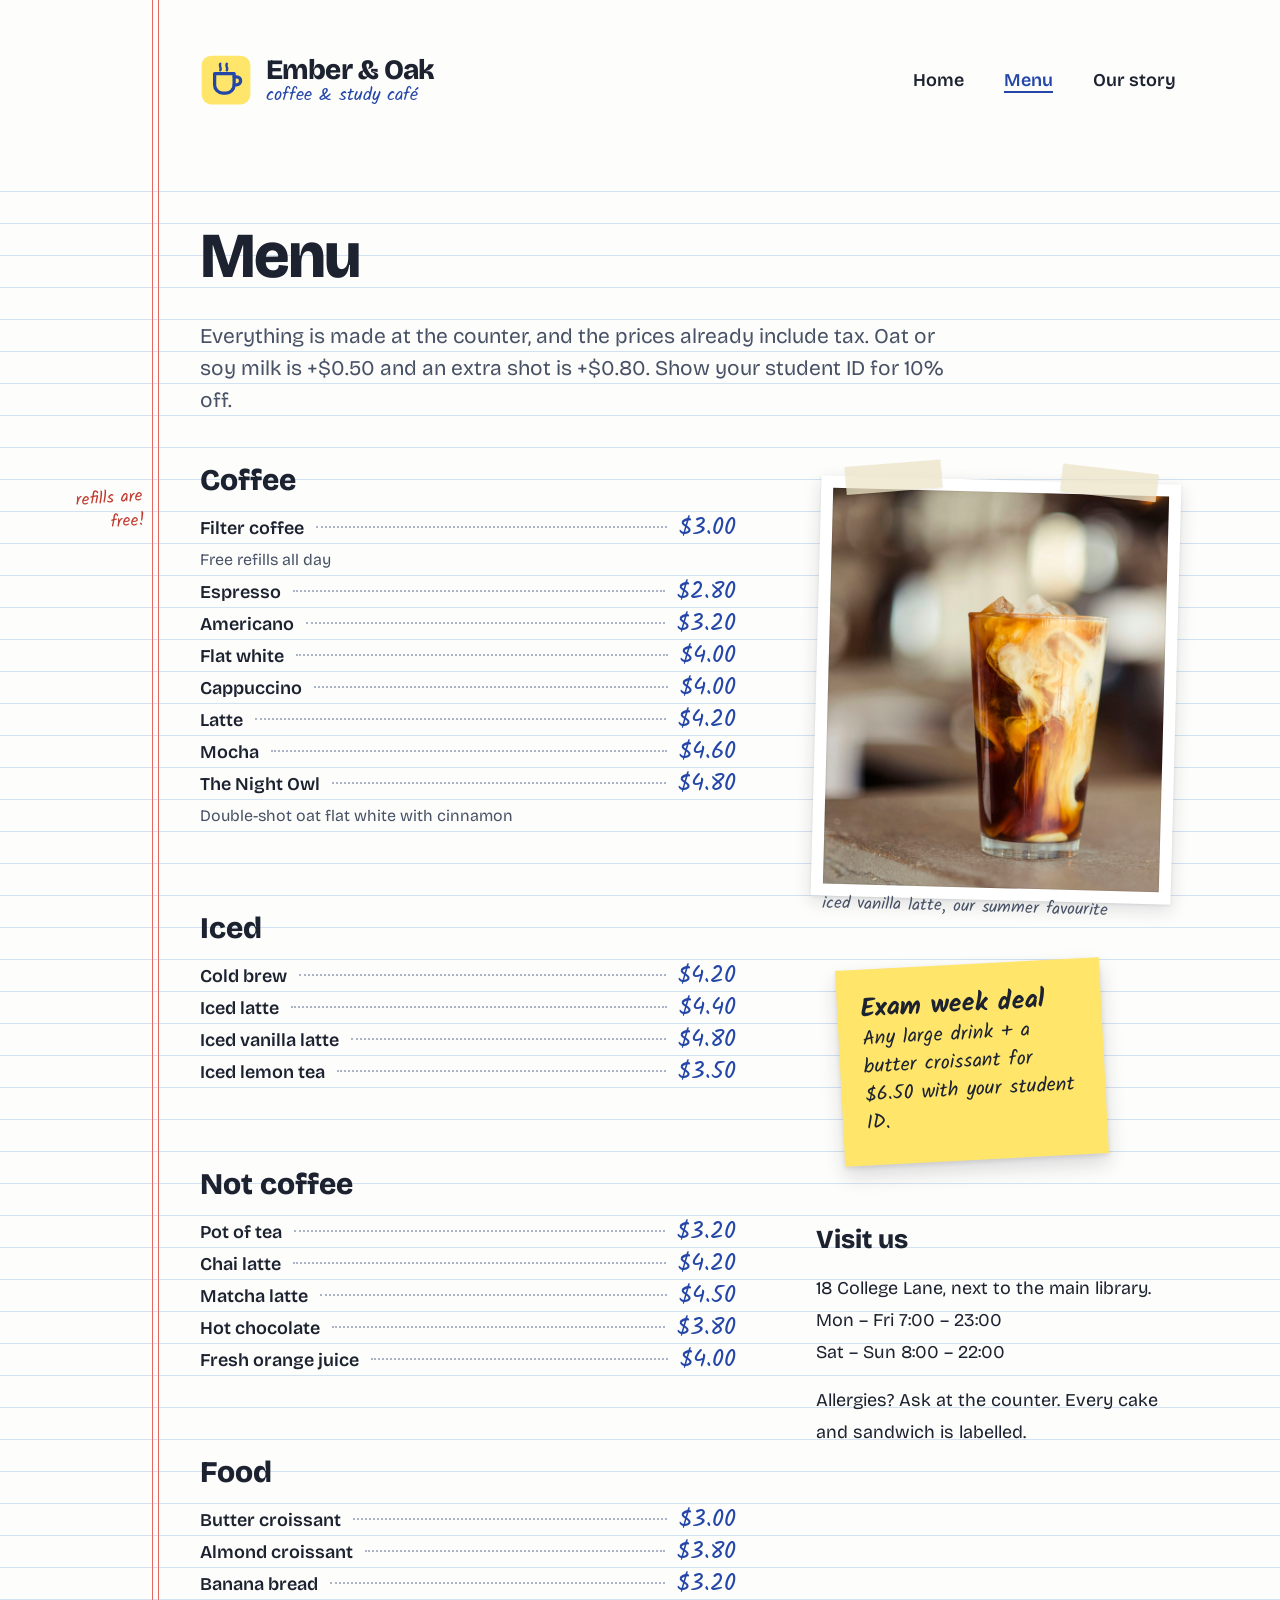
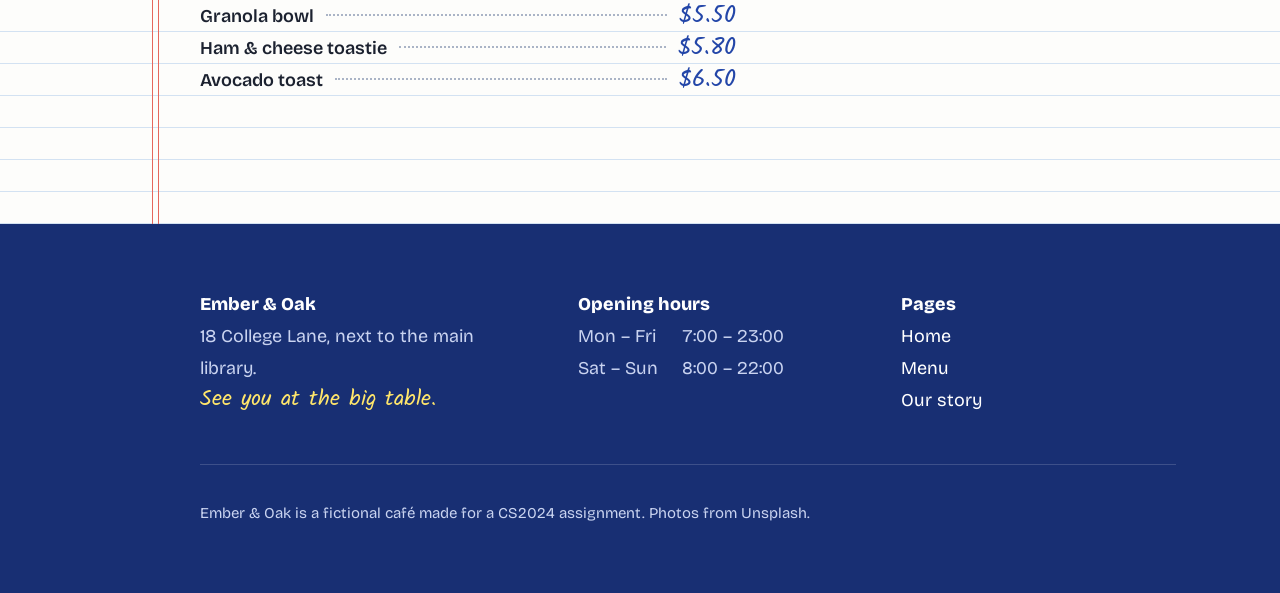
==== menu.html @ 8387aad6 "main files" ====
<!DOCTYPE html>
<html lang="en">
<head>
  <meta charset="UTF-8">
  <title>Menu | Ember &amp; Oak</title>
  <meta name="description" content="Coffee, tea, iced drinks and food at Ember & Oak, with prices.">
  <link rel="icon" href="images/favicon.svg" type="image/svg+xml">
  <link rel="icon" href="images/favicon.png" type="image/png">
  <link rel="preconnect" href="https://fonts.googleapis.com">
  <link rel="preconnect" href="https://fonts.gstatic.com" crossorigin>
  <link href="https://fonts.googleapis.com/css2?family=Bricolage+Grotesque:opsz,wght@12..96,400;12..96,600;12..96,700;12..96,800&family=Kalam:wght@400;700&display=swap" rel="stylesheet">
  <link rel="stylesheet" href="css/style.css">
</head>
<body>

  <header class="sheet site-header">
    <a class="logo" href="index.html">
      <img src="images/favicon.svg" alt="">
      <span>
        <span class="logo-name">Ember &amp; Oak</span>
        <span class="logo-tag">coffee &amp; study café</span>
      </span>
    </a>
    <nav class="site-nav" aria-label="Main">
      <ul>
        <li><a class="pen-link" href="index.html">Home</a></li>
        <li><a class="pen-link" href="menu.html" aria-current="page">Menu</a></li>
        <li><a class="pen-link" href="story.html">Our story</a></li>
      </ul>
    </nav>
  </header>

  <main>
    <section class="sheet page-head">
      <h1>Menu</h1>
      <p>Everything is made at the counter, and the prices already include tax. Oat or soy milk is +$0.50 and an extra shot is +$0.80. Show your student ID for 10% off.</p>
    </section>

    <div class="sheet menu-layout">
      <span class="margin-note" style="top: 40px;">refills are free!</span>
      <div>
        <section class="menu-section" aria-labelledby="m-coffee">
          <h2 id="m-coffee">Coffee</h2>
          <dl class="menu-list">
            <div class="menu-item"><dt>Filter coffee</dt><dd class="price">$3.00</dd></div>
            <p class="menu-desc">Free refills all day</p>
            <div class="menu-item"><dt>Espresso</dt><dd class="price">$2.80</dd></div>
            <div class="menu-item"><dt>Americano</dt><dd class="price">$3.20</dd></div>
            <div class="menu-item"><dt>Flat white</dt><dd class="price">$4.00</dd></div>
            <div class="menu-item"><dt>Cappuccino</dt><dd class="price">$4.00</dd></div>
            <div class="menu-item"><dt>Latte</dt><dd class="price">$4.20</dd></div>
            <div class="menu-item"><dt>Mocha</dt><dd class="price">$4.60</dd></div>
            <div class="menu-item"><dt>The Night Owl</dt><dd class="price">$4.80</dd></div>
            <p class="menu-desc">Double-shot oat flat white with cinnamon</p>
          </dl>
        </section>

        <section class="menu-section" aria-labelledby="m-iced">
          <h2 id="m-iced">Iced</h2>
          <dl class="menu-list">
            <div class="menu-item"><dt>Cold brew</dt><dd class="price">$4.20</dd></div>
            <div class="menu-item"><dt>Iced latte</dt><dd class="price">$4.40</dd></div>
            <div class="menu-item"><dt>Iced vanilla latte</dt><dd class="price">$4.80</dd></div>
            <div class="menu-item"><dt>Iced lemon tea</dt><dd class="price">$3.50</dd></div>
          </dl>
        </section>

        <section class="menu-section" aria-labelledby="m-tea">
          <h2 id="m-tea">Not coffee</h2>
          <dl class="menu-list">
            <div class="menu-item"><dt>Pot of tea</dt><dd class="price">$3.20</dd></div>
            <div class="menu-item"><dt>Chai latte</dt><dd class="price">$4.20</dd></div>
            <div class="menu-item"><dt>Matcha latte</dt><dd class="price">$4.50</dd></div>
            <div class="menu-item"><dt>Hot chocolate</dt><dd class="price">$3.80</dd></div>
            <div class="menu-item"><dt>Fresh orange juice</dt><dd class="price">$4.00</dd></div>
          </dl>
        </section>

        <section class="menu-section" aria-labelledby="m-food">
          <h2 id="m-food">Food</h2>
          <dl class="menu-list">
            <div class="menu-item"><dt>Butter croissant</dt><dd class="price">$3.00</dd></div>
            <div class="menu-item"><dt>Almond croissant</dt><dd class="price">$3.80</dd></div>
            <div class="menu-item"><dt>Banana bread</dt><dd class="price">$3.20</dd></div>
            <div class="menu-item"><dt>Granola bowl</dt><dd class="price">$5.50</dd></div>
            <div class="menu-item"><dt>Ham &amp; cheese toastie</dt><dd class="price">$5.80</dd></div>
            <div class="menu-item"><dt>Avocado toast</dt><dd class="price">$6.50</dd></div>
          </dl>
        </section>
      </div>

      <aside class="menu-side">
        <figure class="taped tilt-right">
          <img src="images/iced-latte.jpg" alt="Iced latte in a tall glass">
          <figcaption>iced vanilla latte, our summer favourite</figcaption>
        </figure>
        <div class="sticky">
          <strong>Exam week deal</strong>
          Any large drink + a butter croissant for $6.50 with your student ID.
        </div>
        <div class="visit">
          <h2>Visit us</h2>
          <p>18 College Lane, next to the main library.<br>
          Mon – Fri 7:00 – 23:00<br>
          Sat – Sun 8:00 – 22:00</p>
          <p>Allergies? Ask at the counter. Every cake and sandwich is labelled.</p>
        </div>
      </aside>
    </div>
  </main>

  <footer class="site-footer">
    <div class="sheet">
      <div>
        <h2>Ember &amp; Oak</h2>
        <p>18 College Lane, next to the main library.</p>
        <p class="hand">See you at the big table.</p>
      </div>
      <div>
        <h2>Opening hours</h2>
        <dl class="hours">
          <dt>Mon – Fri</dt><dd>7:00 – 23:00</dd>
          <dt>Sat – Sun</dt><dd>8:00 – 22:00</dd>
        </dl>
      </div>
      <div>
        <h2>Pages</h2>
        <ul>
          <li><a class="pen-link" href="index.html">Home</a></li>
          <li><a class="pen-link" href="menu.html">Menu</a></li>
          <li><a class="pen-link" href="story.html">Our story</a></li>
        </ul>
      </div>
      <p class="footer-small">Ember &amp; Oak is a fictional café made for a CS2024 assignment. Photos from Unsplash.</p>
    </div>
  </footer>

</body>
</html>
---- css/style.css ----
/* Ember & Oak — exercise-book notes.
   Everything sits on a 32px ruled line, so line-heights and spacing are multiples of 32 (or 16). */

:root {
  --paper: #fdfdfb;
  --rule: #d3e2f2;
  --margin: #e5675d;
  --margin-ink: #c0392f; /* margin red, darkened for text contrast */
  --ink: #1c2230;
  --ink-soft: #485266;
  --pen: #2346a8;
  --pen-dark: #182f73;
  --note: #ffe66b;
  --tape: rgba(236, 228, 200, 0.75);

  --line: 32px;
  --sheet: 1200px;
  --margin-x: 112px; /* where the red margin line sits inside the sheet */

  --font-print: "Bricolage Grotesque", system-ui, sans-serif;
  --font-hand: "Kalam", "Comic Sans MS", cursive;

  /* motion tokens (transitions.dev scale) */
  --duration-fast: 250ms;
  --duration-medium: 350ms;
  --ease-smooth-out: cubic-bezier(0.22, 1, 0.36, 1);
}

* { box-sizing: border-box; }

html { -webkit-font-smoothing: antialiased; }

body {
  margin: 0;
  min-width: var(--sheet);
  color: var(--ink);
  font-family: var(--font-print);
  font-size: 18px;
  line-height: var(--line);
  background-color: var(--paper);
  /* the ruled lines; the header band above them stays blank like a real exercise book */
  background-image: repeating-linear-gradient(to bottom, transparent 0 31px, var(--rule) 31px 32px);
  background-position: 0 160px;
  background-repeat: repeat-x;
  background-size: 100% calc(100% - 160px);
}

::selection { background: var(--note); color: var(--ink); }

img { display: block; max-width: 100%; }

h1, h2, h3, p, ul, ol, dl, dd, figure { margin: 0; }

a { color: inherit; }

:focus-visible { outline: 3px solid var(--pen); outline-offset: 3px; border-radius: 2px; }

/* the sheet: centred column with the red double margin line */
.sheet {
  position: relative;
  width: var(--sheet);
  margin: 0 auto;
  padding-left: calc(var(--margin-x) + 48px);
  padding-right: 64px;
}

.sheet::before {
  content: "";
  position: absolute;
  top: 0;
  bottom: 0;
  left: var(--margin-x);
  width: 5px;
  border-left: 1.5px solid var(--margin);
  border-right: 1.5px solid var(--margin);
  pointer-events: none;
}

/* ---------- header (the blank band at the top of the page) ---------- */

.site-header {
  height: 160px;
  display: flex;
  align-items: center;
  justify-content: space-between;
}

.logo {
  display: flex;
  align-items: center;
  gap: 14px;
  text-decoration: none;
}

.logo img { width: 52px; height: 52px; }

.logo-name {
  display: block;
  font-size: 28px;
  line-height: 32px;
  font-weight: 800;
  letter-spacing: -0.02em;
}

.logo-tag {
  display: block;
  font-family: var(--font-hand);
  color: var(--pen);
  font-size: 18px;
  line-height: 20px;
}

.site-nav ul {
  display: flex;
  gap: 40px;
  padding: 0;
  list-style: none;
}

.site-nav a {
  font-size: 18px;
  font-weight: 600;
  text-decoration: none;
}

.site-nav a[aria-current="page"] { color: var(--pen); }

/* signature: a ballpoint stroke draws under the link from left to right */
.pen-link {
  text-decoration: none;
  background-image: linear-gradient(var(--pen), var(--pen));
  background-repeat: no-repeat;
  background-position: 0 100%;
  background-size: 0% 2px;
  padding-bottom: 2px;
  transition: background-size var(--duration-medium) var(--ease-smooth-out);
}

.pen-link:hover,
.pen-link[aria-current="page"] { background-size: 100% 2px; }

/* ---------- shared bits ---------- */

.hand {
  font-family: var(--font-hand);
  color: var(--pen);
}

.btn {
  display: inline-block;
  padding: 0 28px;
  height: 56px;
  line-height: 56px;
  border-radius: 6px;
  background: var(--pen);
  color: #fff;
  font-weight: 700;
  font-size: 18px;
  text-decoration: none;
  box-shadow: 0 2px 6px rgba(24, 47, 115, 0.25);
  transition: background-color var(--duration-fast) var(--ease-smooth-out);
}

.btn:hover { background: var(--pen-dark); }

.section-title {
  font-size: 40px;
  line-height: 64px;
  font-weight: 800;
  letter-spacing: -0.02em;
}

/* a photo stuck onto the page with two strips of tape */
.taped {
  position: relative;
  background: #fff;
  padding: 12px;
  box-shadow: 0 6px 18px rgba(28, 34, 48, 0.14), 0 1px 3px rgba(28, 34, 48, 0.1);
}

.taped img {
  width: 100%;
  height: 100%;
  object-fit: cover;
  outline: 1px solid rgba(0, 0, 0, 0.06);
  outline-offset: -1px;
}

.taped::before,
.taped::after {
  content: "";
  position: absolute;
  top: -14px;
  width: 96px;
  height: 28px;
  background: var(--tape);
  box-shadow: 0 1px 2px rgba(0, 0, 0, 0.08);
}

.taped::before { left: 24px; transform: rotate(-6deg); }
.taped::after { right: 24px; transform: rotate(5deg); }

.taped figcaption {
  font-family: var(--font-hand);
  color: var(--ink-soft);
  font-size: 17px;
  line-height: 24px;
  padding-top: 8px;
}

.tilt-left { transform: rotate(-1.5deg); }
.tilt-right { transform: rotate(1.5deg); }

/* sticky note: the one promotion per page */
.sticky {
  position: relative;
  width: 264px;
  padding: 24px 24px 28px;
  background: var(--note);
  font-family: var(--font-hand);
  font-size: 20px;
  line-height: 28px;
  color: var(--ink);
  transform: rotate(-3deg);
  box-shadow: 0 10px 20px rgba(28, 34, 48, 0.16), 0 2px 4px rgba(28, 34, 48, 0.1);
  transition: transform var(--duration-fast) var(--ease-smooth-out),
              box-shadow var(--duration-fast) var(--ease-smooth-out);
}

.sticky:hover {
  transform: rotate(-3deg) translateY(-6px);
  box-shadow: 0 18px 28px rgba(28, 34, 48, 0.18), 0 3px 6px rgba(28, 34, 48, 0.1);
}

.sticky strong {
  display: block;
  font-size: 26px;
  line-height: 32px;
}

/* note written in the left margin */
.margin-note {
  position: absolute;
  left: 8px;
  width: 96px;
  font-family: var(--font-hand);
  color: var(--margin-ink);
  font-size: 17px;
  line-height: 24px;
  text-align: right;
  transform: rotate(-4deg);
}

/* ---------- home ---------- */

.hero {
  display: grid;
  grid-template-columns: 1fr 480px;
  gap: 64px;
  padding-top: 64px;
  padding-bottom: 160px;
}

.hero h1 {
  font-size: 72px;
  line-height: 80px;
  font-weight: 800;
  letter-spacing: -0.035em;
  text-wrap: balance;
}

.hero h1 em {
  font-style: normal;
  color: var(--pen);
}

.hero-lead {
  max-width: 34em;
  margin-top: 32px;
  font-size: 21px;
  color: var(--ink-soft);
}

.hero-actions {
  display: flex;
  align-items: center;
  gap: 32px;
  margin-top: 48px;
}

.hero-actions .hand { font-size: 22px; }

.hero-photo { position: relative; padding-top: 16px; }
.hero-photo .taped { height: 440px; }
.hero-photo .sticky { position: absolute; left: -32px; bottom: -120px; }

.favourites { padding-bottom: 96px; }

.favourites-grid {
  display: grid;
  grid-template-columns: 1.15fr 1fr;
  gap: 64px;
  margin-top: 32px;
}

.feature .taped { height: 400px; }

.feature h3 {
  margin-top: 32px;
  font-size: 28px;
  line-height: 32px;
  font-weight: 800;
}

.feature p { margin-top: 16px; color: var(--ink-soft); max-width: 32em; }

.price {
  font-family: var(--font-hand);
  color: var(--pen);
  font-size: 24px;
  white-space: nowrap;
}

.pick-list { padding: 0; list-style: none; }

.pick-list li {
  display: grid;
  grid-template-columns: 128px 1fr auto;
  gap: 24px;
  align-items: start;
  padding: 16px 0 32px;
}

.pick-list .taped { height: 128px; padding: 8px; }
.pick-list .taped::before, .pick-list .taped::after { width: 56px; height: 20px; top: -10px; }

.pick-list h3 { font-size: 22px; line-height: 32px; font-weight: 800; }
.pick-list p { color: var(--ink-soft); font-size: 17px; }

.more-link {
  display: inline-block;
  margin-top: 16px;
  font-weight: 700;
  color: var(--pen);
}

.reasons { padding-bottom: 128px; }

.ticks {
  display: grid;
  grid-template-columns: repeat(2, 1fr);
  gap: 0 64px;
  margin-top: 32px;
  padding: 0;
  list-style: none;
}

.ticks li {
  position: relative;
  padding: 0 0 32px 48px;
}

.ticks li::before {
  content: "";
  position: absolute;
  left: 0;
  top: 2px;
  width: 28px;
  height: 28px;
  background: url("../images/tick.svg") no-repeat center / contain;
}

.ticks strong { display: block; font-size: 21px; }
.ticks span { color: var(--ink-soft); }

/* ---------- menu ---------- */

.page-head { padding-top: 64px; padding-bottom: 32px; }

.page-head h1 {
  font-size: 64px;
  line-height: 64px;
  font-weight: 800;
  letter-spacing: -0.03em;
}

.page-head p { margin-top: 32px; font-size: 21px; color: var(--ink-soft); max-width: 36em; }

.menu-layout {
  display: grid;
  grid-template-columns: 1fr 360px;
  gap: 80px;
  padding-bottom: 128px;
}

.menu-section + .menu-section { margin-top: 64px; }

.menu-section h2 {
  font-size: 30px;
  line-height: 64px;
  font-weight: 800;
}

.menu-list { margin: 0; }

.menu-item {
  display: flex;
  align-items: baseline;
  gap: 12px;
}

.menu-item dt { font-weight: 600; white-space: nowrap; }

/* dotted leader between the item and its price */
.menu-item::after {
  content: "";
  order: 1;
  flex: 1;
  border-bottom: 2px dotted #aab4c6;
  transform: translateY(-6px);
}

.menu-item dd { order: 2; }

.menu-desc {
  color: var(--ink-soft);
  font-size: 16px;
}

.menu-side { padding-top: 32px; }
.menu-side .taped { height: 420px; }
.menu-side .sticky { margin: 64px 0 0 24px; }

.visit {
  margin-top: 64px;
}

.visit h2 { font-size: 26px; line-height: 32px; font-weight: 800; }
.visit p { margin-top: 16px; }

/* ---------- story ---------- */

.story-hero .taped { height: 480px; }

.article {
  position: relative;
  max-width: 680px;
  padding: 64px 0 32px;
}

.article h2,
.story-split h2 {
  margin-top: 64px;
  font-size: 32px;
  line-height: 64px;
  font-weight: 800;
  letter-spacing: -0.01em;
}

.article p { margin-top: 16px; }
.article p:first-of-type { margin-top: 0; }

.article .lead { font-size: 22px; line-height: 32px; color: var(--ink-soft); }

.story-split {
  display: grid;
  grid-template-columns: 1fr 300px;
  gap: 56px;
  width: 960px;
  margin-top: 32px;
}

.story-split .taped { height: 380px; }

.pull {
  margin: 48px 0;
  font-family: var(--font-hand);
  color: var(--pen);
  font-size: 32px;
  line-height: 40px;
  transform: rotate(-1deg);
}

.story-close {
  display: flex;
  align-items: center;
  gap: 32px;
  margin-top: 64px;
}

/* ---------- footer: the notebook's back cover ---------- */

.site-footer {
  background: var(--pen-dark);
  color: #e8edfb;
}

.site-footer .sheet {
  display: grid;
  grid-template-columns: 1.2fr 1fr 1fr;
  gap: 48px;
  padding-top: 64px;
  padding-bottom: 64px;
}

.site-footer .sheet::before { display: none; }

.site-footer h2 {
  font-size: 18px;
  line-height: 32px;
  font-weight: 800;
  color: #fff;
}

.site-footer p, .site-footer dl { color: #c9d3f0; }

.site-footer .hand { color: var(--note); font-size: 22px; }

.hours { display: grid; grid-template-columns: auto 1fr; gap: 0 24px; }
.hours dd { font-variant-numeric: tabular-nums; }

.site-footer ul { padding: 0; list-style: none; }

.footer-small {
  grid-column: 1 / -1;
  padding-top: 32px;
  border-top: 1px solid rgba(255, 255, 255, 0.16);
  font-size: 15px;
}

.site-footer a { color: #fff; }

@media (prefers-reduced-motion: reduce) {
  .pen-link, .btn, .sticky { transition: none; }
}

.story-split h2 { margin-top: 0; }
.story-split h2 + p { margin-top: 16px; }
.hero-actions .btn { flex-shrink: 0; white-space: nowrap; }
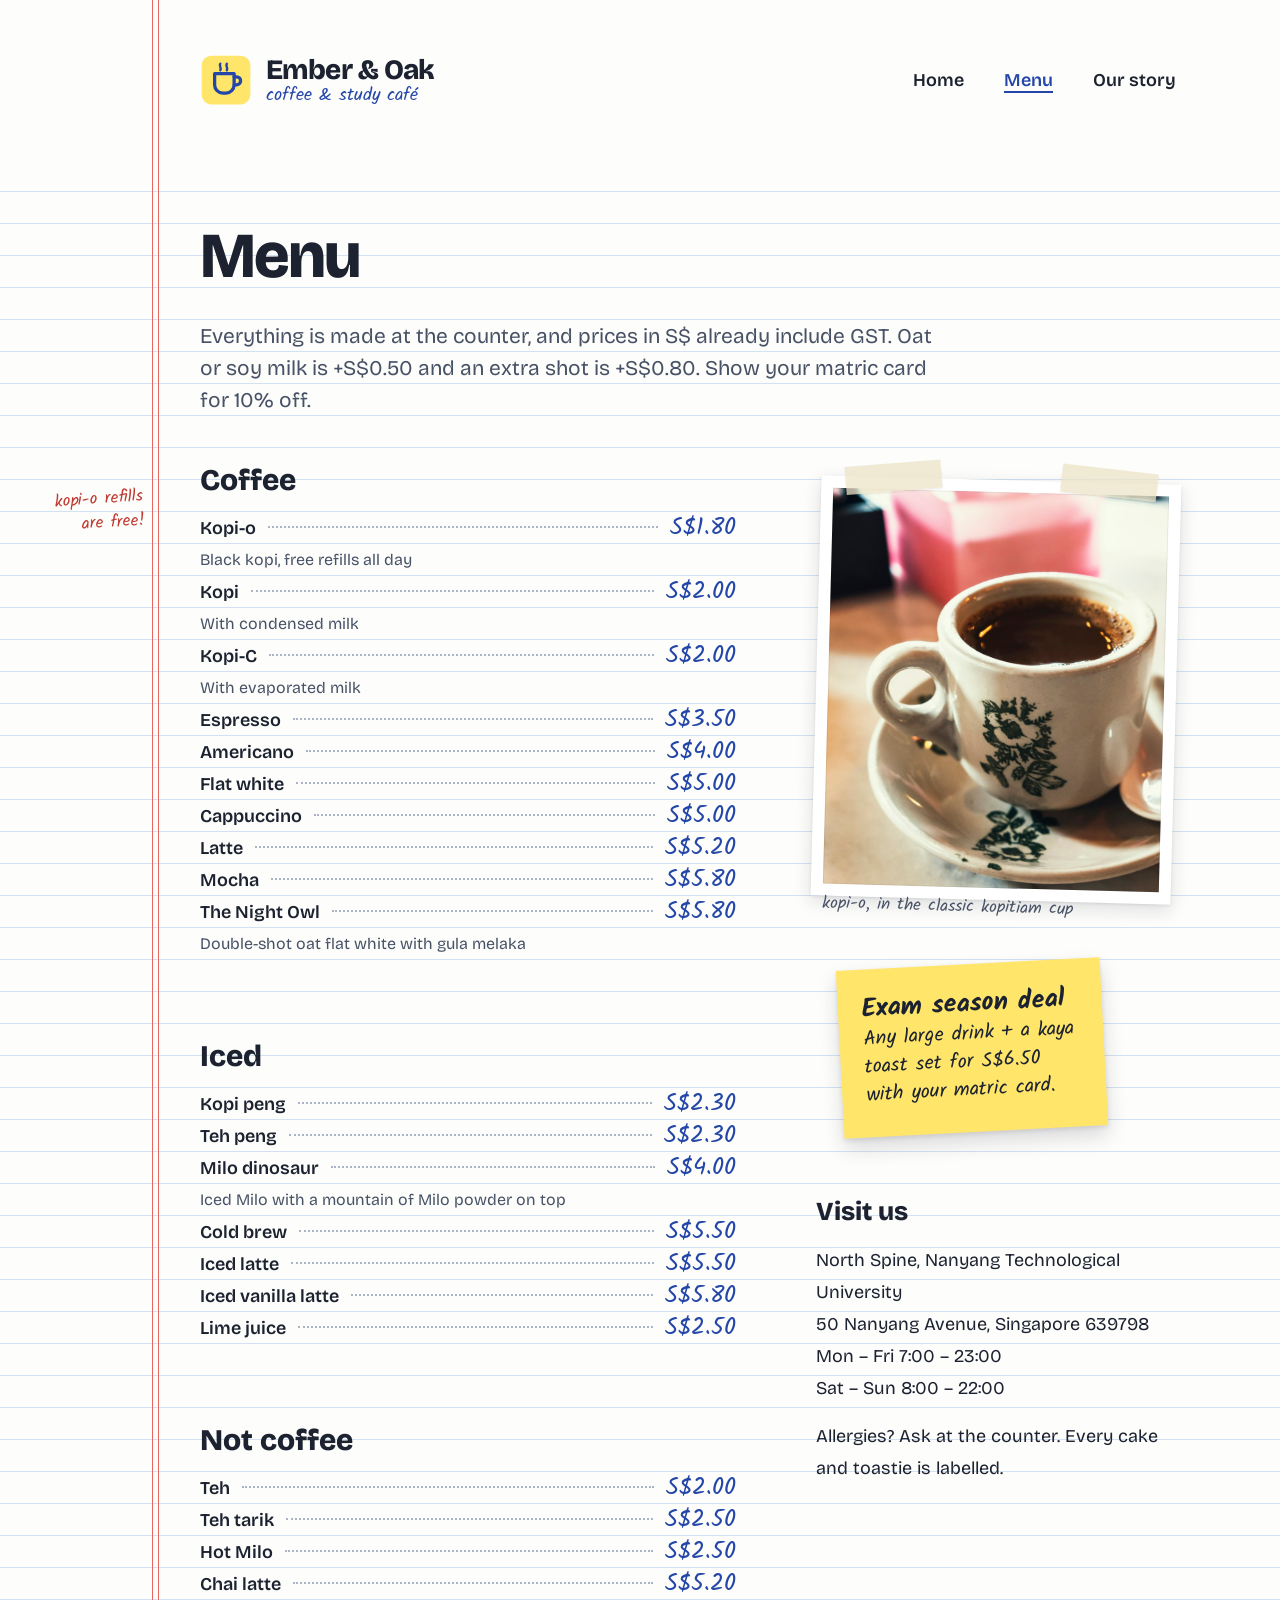
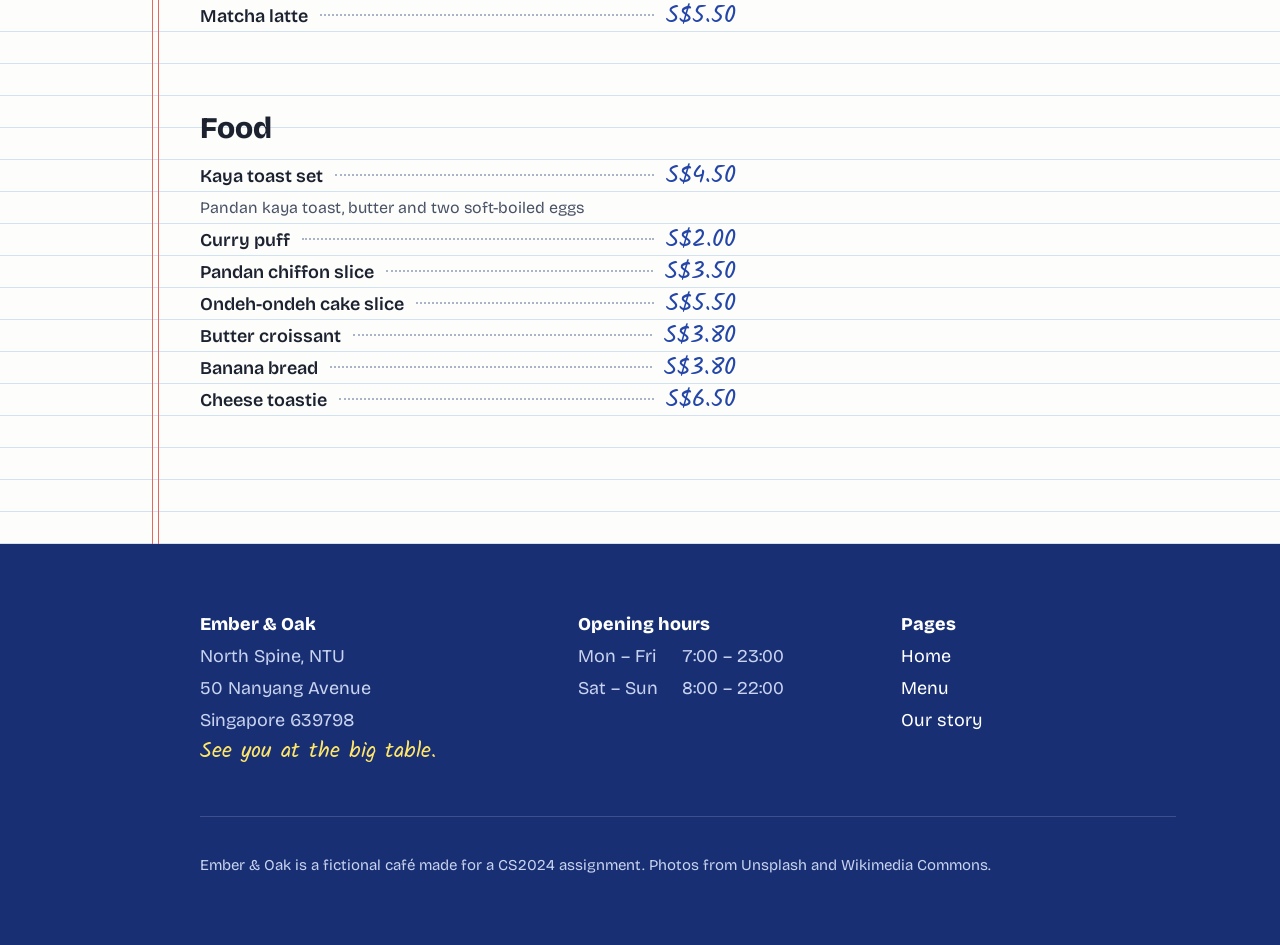
==== commit 4212786b: "minor changes to content and scope" ====
--- a/menu.html
+++ b/menu.html
@@ -3,7 +3,7 @@
 <head>
   <meta charset="UTF-8">
   <title>Menu | Ember &amp; Oak</title>
-  <meta name="description" content="Coffee, tea, iced drinks and food at Ember & Oak, with prices.">
+  <meta name="description" content="Kopi, coffee, tea, iced drinks and food at Ember & Oak, North Spine NTU, with prices in S$.">
   <link rel="icon" href="images/favicon.svg" type="image/svg+xml">
   <link rel="icon" href="images/favicon.png" type="image/png">
   <link rel="preconnect" href="https://fonts.googleapis.com">
@@ -33,77 +33,87 @@
   <main>
     <section class="sheet page-head">
       <h1>Menu</h1>
-      <p>Everything is made at the counter, and the prices already include tax. Oat or soy milk is +$0.50 and an extra shot is +$0.80. Show your student ID for 10% off.</p>
+      <p>Everything is made at the counter, and prices in S$ already include GST. Oat or soy milk is +S$0.50 and an extra shot is +S$0.80. Show your matric card for 10% off.</p>
     </section>
 
     <div class="sheet menu-layout">
-      <span class="margin-note" style="top: 40px;">refills are free!</span>
+      <span class="margin-note" style="top: 40px;">kopi-o refills are free!</span>
       <div>
         <section class="menu-section" aria-labelledby="m-coffee">
           <h2 id="m-coffee">Coffee</h2>
           <dl class="menu-list">
-            <div class="menu-item"><dt>Filter coffee</dt><dd class="price">$3.00</dd></div>
-            <p class="menu-desc">Free refills all day</p>
-            <div class="menu-item"><dt>Espresso</dt><dd class="price">$2.80</dd></div>
-            <div class="menu-item"><dt>Americano</dt><dd class="price">$3.20</dd></div>
-            <div class="menu-item"><dt>Flat white</dt><dd class="price">$4.00</dd></div>
-            <div class="menu-item"><dt>Cappuccino</dt><dd class="price">$4.00</dd></div>
-            <div class="menu-item"><dt>Latte</dt><dd class="price">$4.20</dd></div>
-            <div class="menu-item"><dt>Mocha</dt><dd class="price">$4.60</dd></div>
-            <div class="menu-item"><dt>The Night Owl</dt><dd class="price">$4.80</dd></div>
-            <p class="menu-desc">Double-shot oat flat white with cinnamon</p>
+            <div class="menu-item"><dt>Kopi-o</dt><dd class="price">S$1.80</dd></div>
+            <p class="menu-desc">Black kopi, free refills all day</p>
+            <div class="menu-item"><dt>Kopi</dt><dd class="price">S$2.00</dd></div>
+            <p class="menu-desc">With condensed milk</p>
+            <div class="menu-item"><dt>Kopi-C</dt><dd class="price">S$2.00</dd></div>
+            <p class="menu-desc">With evaporated milk</p>
+            <div class="menu-item"><dt>Espresso</dt><dd class="price">S$3.50</dd></div>
+            <div class="menu-item"><dt>Americano</dt><dd class="price">S$4.00</dd></div>
+            <div class="menu-item"><dt>Flat white</dt><dd class="price">S$5.00</dd></div>
+            <div class="menu-item"><dt>Cappuccino</dt><dd class="price">S$5.00</dd></div>
+            <div class="menu-item"><dt>Latte</dt><dd class="price">S$5.20</dd></div>
+            <div class="menu-item"><dt>Mocha</dt><dd class="price">S$5.80</dd></div>
+            <div class="menu-item"><dt>The Night Owl</dt><dd class="price">S$5.80</dd></div>
+            <p class="menu-desc">Double-shot oat flat white with gula melaka</p>
           </dl>
         </section>
 
         <section class="menu-section" aria-labelledby="m-iced">
           <h2 id="m-iced">Iced</h2>
           <dl class="menu-list">
-            <div class="menu-item"><dt>Cold brew</dt><dd class="price">$4.20</dd></div>
-            <div class="menu-item"><dt>Iced latte</dt><dd class="price">$4.40</dd></div>
-            <div class="menu-item"><dt>Iced vanilla latte</dt><dd class="price">$4.80</dd></div>
-            <div class="menu-item"><dt>Iced lemon tea</dt><dd class="price">$3.50</dd></div>
+            <div class="menu-item"><dt>Kopi peng</dt><dd class="price">S$2.30</dd></div>
+            <div class="menu-item"><dt>Teh peng</dt><dd class="price">S$2.30</dd></div>
+            <div class="menu-item"><dt>Milo dinosaur</dt><dd class="price">S$4.00</dd></div>
+            <p class="menu-desc">Iced Milo with a mountain of Milo powder on top</p>
+            <div class="menu-item"><dt>Cold brew</dt><dd class="price">S$5.50</dd></div>
+            <div class="menu-item"><dt>Iced latte</dt><dd class="price">S$5.50</dd></div>
+            <div class="menu-item"><dt>Iced vanilla latte</dt><dd class="price">S$5.80</dd></div>
+            <div class="menu-item"><dt>Lime juice</dt><dd class="price">S$2.50</dd></div>
           </dl>
         </section>
 
         <section class="menu-section" aria-labelledby="m-tea">
           <h2 id="m-tea">Not coffee</h2>
           <dl class="menu-list">
-            <div class="menu-item"><dt>Pot of tea</dt><dd class="price">$3.20</dd></div>
-            <div class="menu-item"><dt>Chai latte</dt><dd class="price">$4.20</dd></div>
-            <div class="menu-item"><dt>Matcha latte</dt><dd class="price">$4.50</dd></div>
-            <div class="menu-item"><dt>Hot chocolate</dt><dd class="price">$3.80</dd></div>
-            <div class="menu-item"><dt>Fresh orange juice</dt><dd class="price">$4.00</dd></div>
+            <div class="menu-item"><dt>Teh</dt><dd class="price">S$2.00</dd></div>
+            <div class="menu-item"><dt>Teh tarik</dt><dd class="price">S$2.50</dd></div>
+            <div class="menu-item"><dt>Hot Milo</dt><dd class="price">S$2.50</dd></div>
+            <div class="menu-item"><dt>Chai latte</dt><dd class="price">S$5.20</dd></div>
+            <div class="menu-item"><dt>Matcha latte</dt><dd class="price">S$5.50</dd></div>
           </dl>
         </section>
 
         <section class="menu-section" aria-labelledby="m-food">
           <h2 id="m-food">Food</h2>
           <dl class="menu-list">
-            <div class="menu-item"><dt>Butter croissant</dt><dd class="price">$3.00</dd></div>
-            <div class="menu-item"><dt>Almond croissant</dt><dd class="price">$3.80</dd></div>
-            <div class="menu-item"><dt>Banana bread</dt><dd class="price">$3.20</dd></div>
-            <div class="menu-item"><dt>Granola bowl</dt><dd class="price">$5.50</dd></div>
-            <div class="menu-item"><dt>Ham &amp; cheese toastie</dt><dd class="price">$5.80</dd></div>
-            <div class="menu-item"><dt>Avocado toast</dt><dd class="price">$6.50</dd></div>
+            <div class="menu-item"><dt>Kaya toast set</dt><dd class="price">S$4.50</dd></div>
+            <p class="menu-desc">Pandan kaya toast, butter and two soft-boiled eggs</p>
+            <div class="menu-item"><dt>Curry puff</dt><dd class="price">S$2.00</dd></div>
+            <div class="menu-item"><dt>Pandan chiffon slice</dt><dd class="price">S$3.50</dd></div>
+            <div class="menu-item"><dt>Ondeh-ondeh cake slice</dt><dd class="price">S$5.50</dd></div>
+            <div class="menu-item"><dt>Butter croissant</dt><dd class="price">S$3.80</dd></div>
+            <div class="menu-item"><dt>Banana bread</dt><dd class="price">S$3.80</dd></div>
+            <div class="menu-item"><dt>Cheese toastie</dt><dd class="price">S$6.50</dd></div>
           </dl>
         </section>
       </div>
 
       <aside class="menu-side">
         <figure class="taped tilt-right">
-          <img src="images/iced-latte.jpg" alt="Iced latte in a tall glass">
-          <figcaption>iced vanilla latte, our summer favourite</figcaption>
+          <img src="images/kopi.jpg" alt="Kopi in a white cup with a green floral pattern, kopitiam style">
+          <figcaption>kopi-o, in the classic kopitiam cup</figcaption>
         </figure>
         <div class="sticky">
-          <strong>Exam week deal</strong>
-          Any large drink + a butter croissant for $6.50 with your student ID.
+          <strong>Exam season deal</strong>
+          Any large drink + a kaya toast set for S$6.50 with your matric card.
         </div>
         <div class="visit">
           <h2>Visit us</h2>
-          <p>18 College Lane, next to the main library.<br>
+          <p>North Spine, Nanyang Technological University<br>50 Nanyang Avenue, Singapore 639798<br>
           Mon – Fri 7:00 – 23:00<br>
           Sat – Sun 8:00 – 22:00</p>
-          <p>Allergies? Ask at the counter. Every cake and sandwich is labelled.</p>
+          <p>Allergies? Ask at the counter. Every cake and toastie is labelled.</p>
         </div>
       </aside>
     </div>
@@ -113,7 +123,7 @@
     <div class="sheet">
       <div>
         <h2>Ember &amp; Oak</h2>
-        <p>18 College Lane, next to the main library.</p>
+        <p>North Spine, NTU<br>50 Nanyang Avenue<br>Singapore 639798</p>
         <p class="hand">See you at the big table.</p>
       </div>
       <div>
@@ -131,7 +141,7 @@
           <li><a class="pen-link" href="story.html">Our story</a></li>
         </ul>
       </div>
-      <p class="footer-small">Ember &amp; Oak is a fictional café made for a CS2024 assignment. Photos from Unsplash.</p>
+      <p class="footer-small">Ember &amp; Oak is a fictional café made for a CS2024 assignment. Photos from Unsplash and Wikimedia Commons.</p>
     </div>
   </footer>
 
--- a/css/style.css
+++ b/css/style.css
@@ -537,3 +537,6 @@
 .story-split h2 { margin-top: 0; }
 .story-split h2 + p { margin-top: 16px; }
 .hero-actions .btn { flex-shrink: 0; white-space: nowrap; }
+
+.story-hero img { object-position: center 35%; }
+.taped .credit { font-family: var(--font-print); font-size: 13px; }
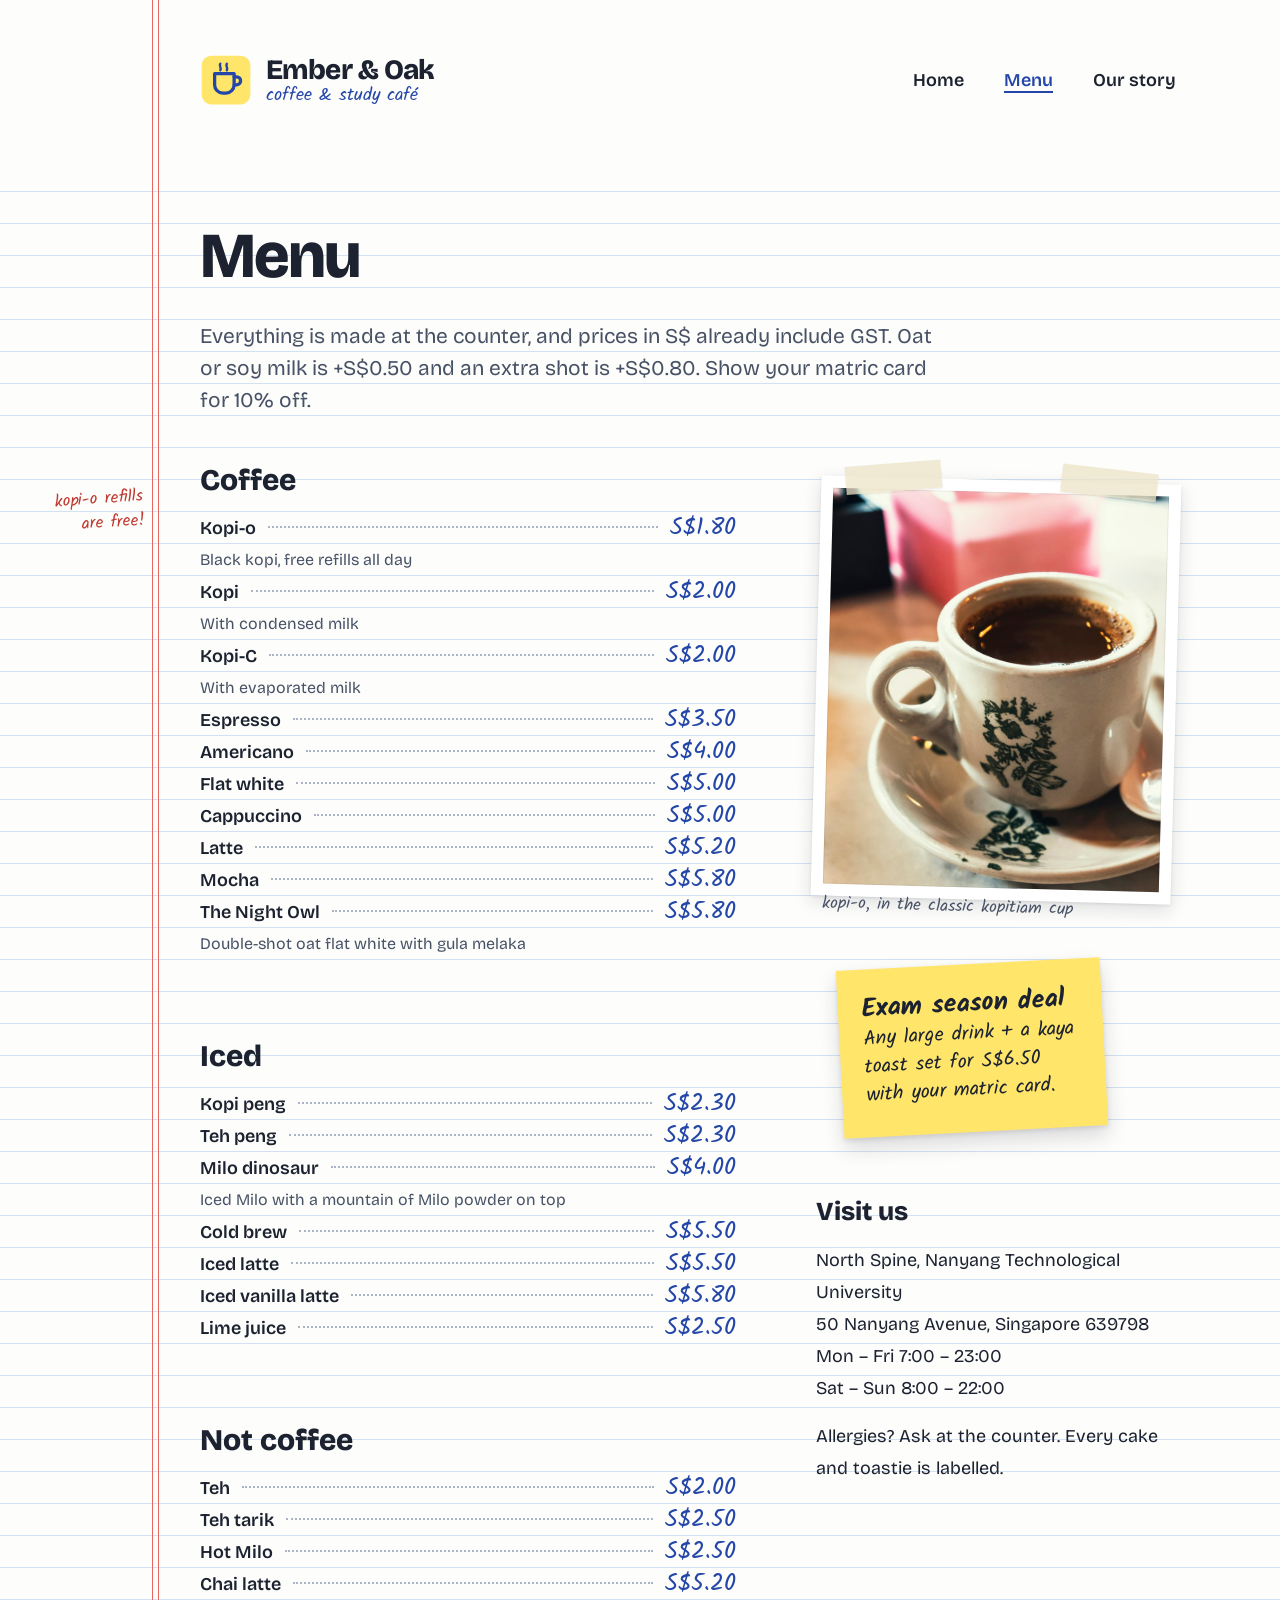
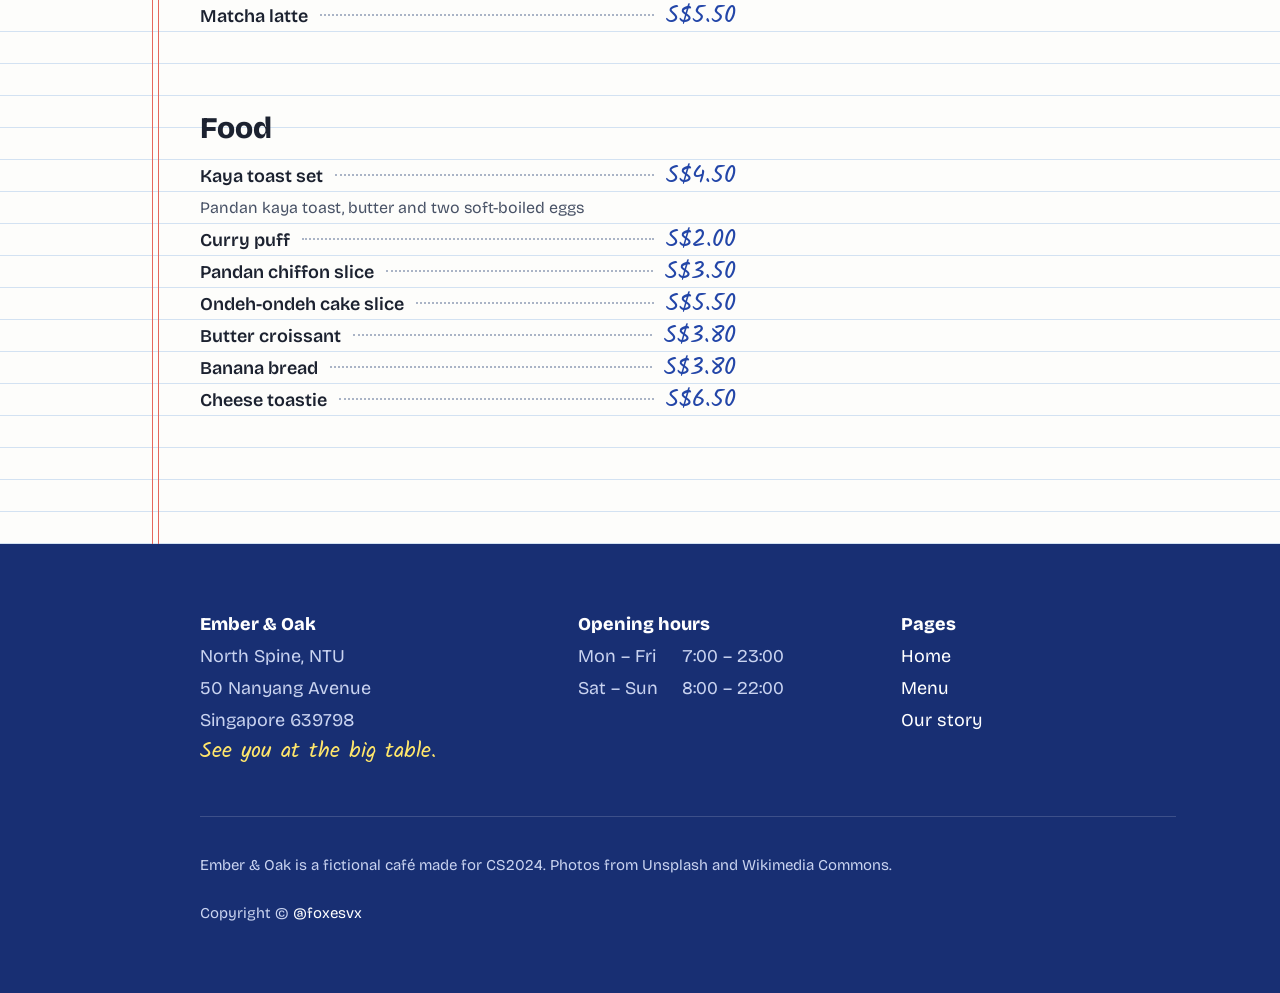
==== commit 7cf7331d: "update footer" ====
--- a/menu.html
+++ b/menu.html
@@ -141,7 +141,8 @@
           <li><a class="pen-link" href="story.html">Our story</a></li>
         </ul>
       </div>
-      <p class="footer-small">Ember &amp; Oak is a fictional café made for a CS2024 assignment. Photos from Unsplash and Wikimedia Commons.</p>
+      <p class="footer-small">Ember &amp; Oak is a fictional café made for CS2024. Photos from Unsplash and Wikimedia Commons.</p>
+      <p class="copyright">Copyright &copy; <a class="pen-link" href="https://foxesvx.dev">@foxesvx</a></p>
     </div>
   </footer>
 
--- a/css/style.css
+++ b/css/style.css
@@ -540,3 +540,6 @@
 
 .story-hero img { object-position: center 35%; }
 .taped .credit { font-family: var(--font-print); font-size: 13px; }
+
+.copyright { grid-column: 1 / -1; margin-top: -32px; font-size: 15px; }
+.site-footer .pen-link { background-image: linear-gradient(#fff, #fff); }
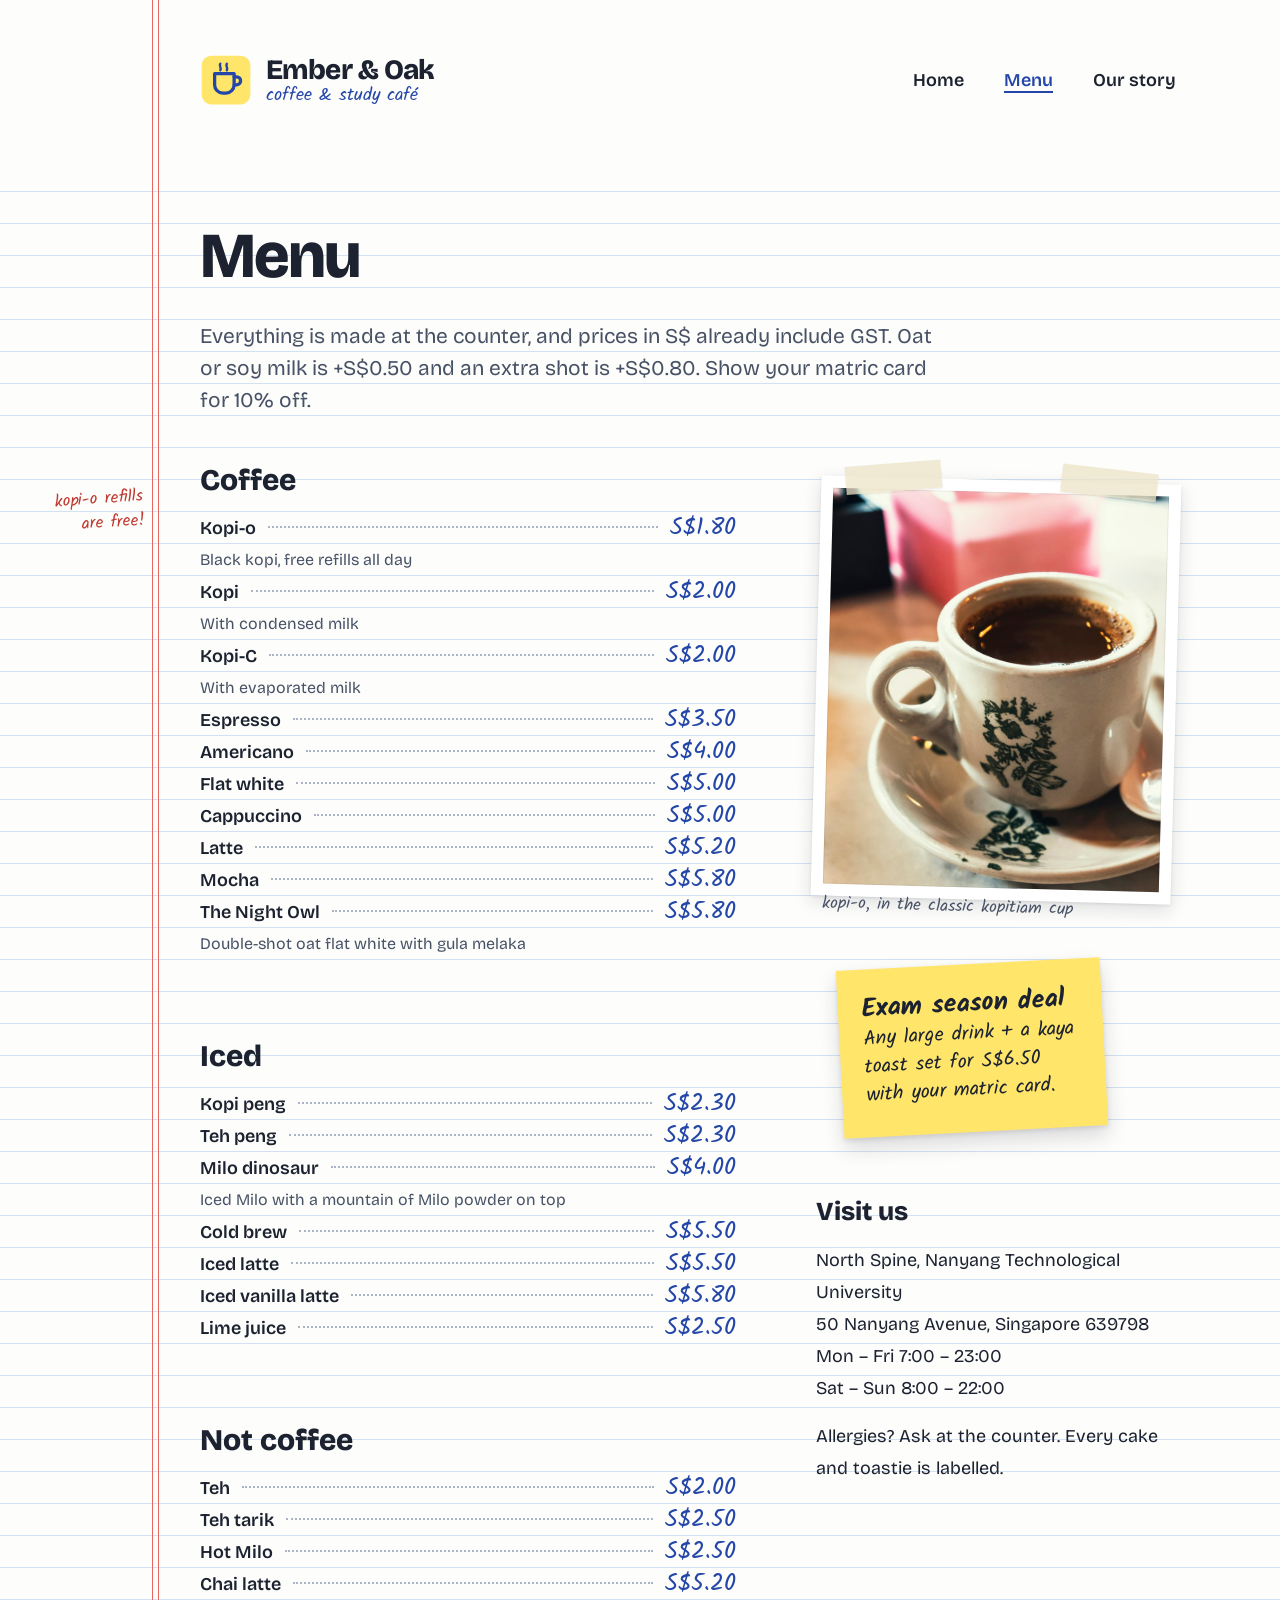
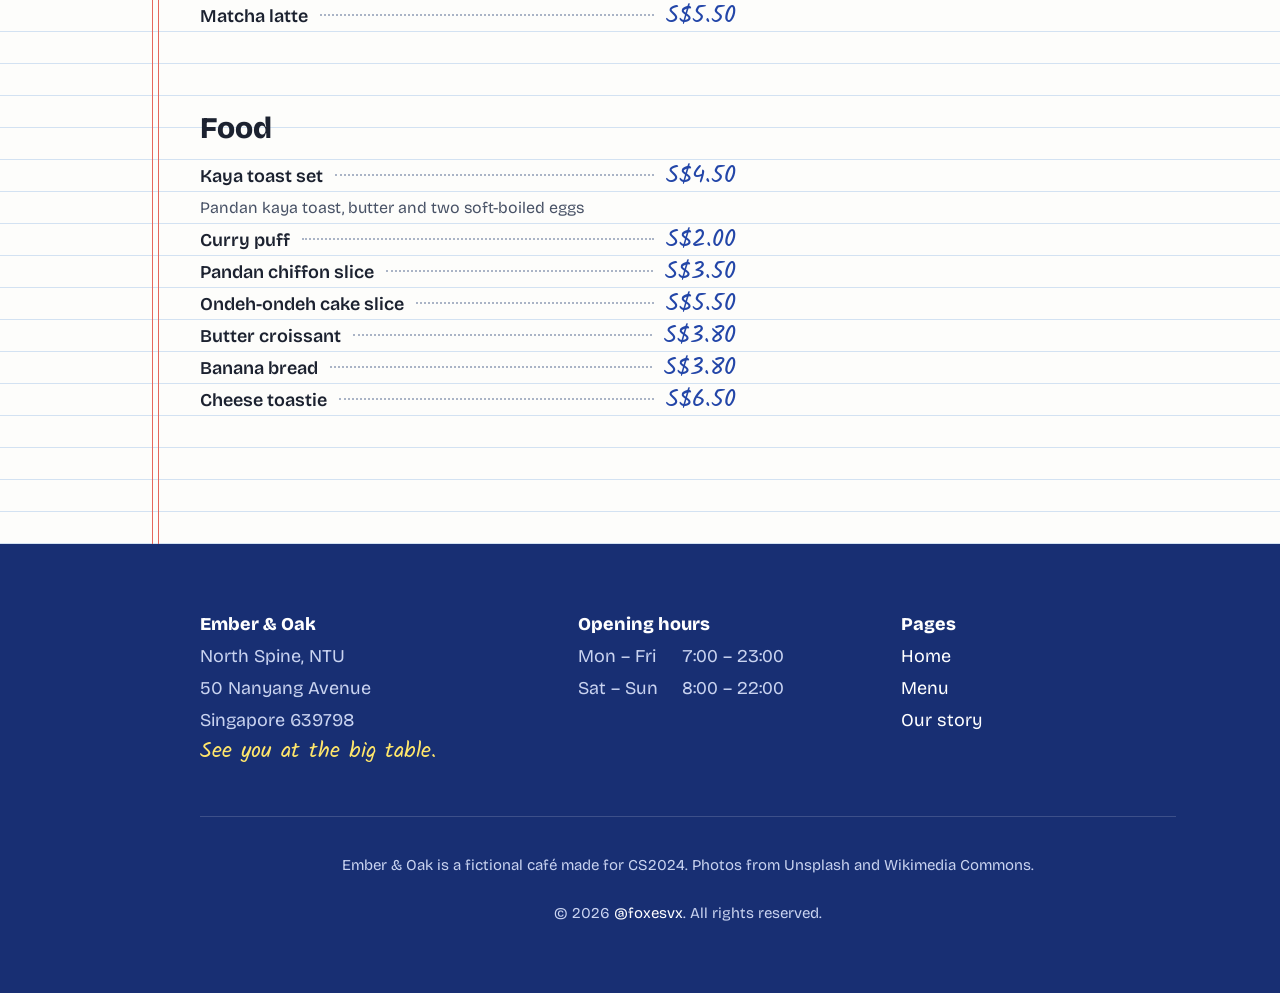
==== commit ff5148f1: "update footer" ====
--- a/menu.html
+++ b/menu.html
@@ -142,7 +142,7 @@
         </ul>
       </div>
       <p class="footer-small">Ember &amp; Oak is a fictional café made for CS2024. Photos from Unsplash and Wikimedia Commons.</p>
-      <p class="copyright">Copyright &copy; <a class="pen-link" href="https://foxesvx.dev">@foxesvx</a></p>
+      <p class="copyright">&copy; 2026 <a class="pen-link" href="https://foxesvx.dev">@foxesvx</a>. All rights reserved.</p>
     </div>
   </footer>
 
--- a/css/style.css
+++ b/css/style.css
@@ -543,3 +543,4 @@
 
 .copyright { grid-column: 1 / -1; margin-top: -32px; font-size: 15px; }
 .site-footer .pen-link { background-image: linear-gradient(#fff, #fff); }
+.footer-small, .copyright { text-align: center; }
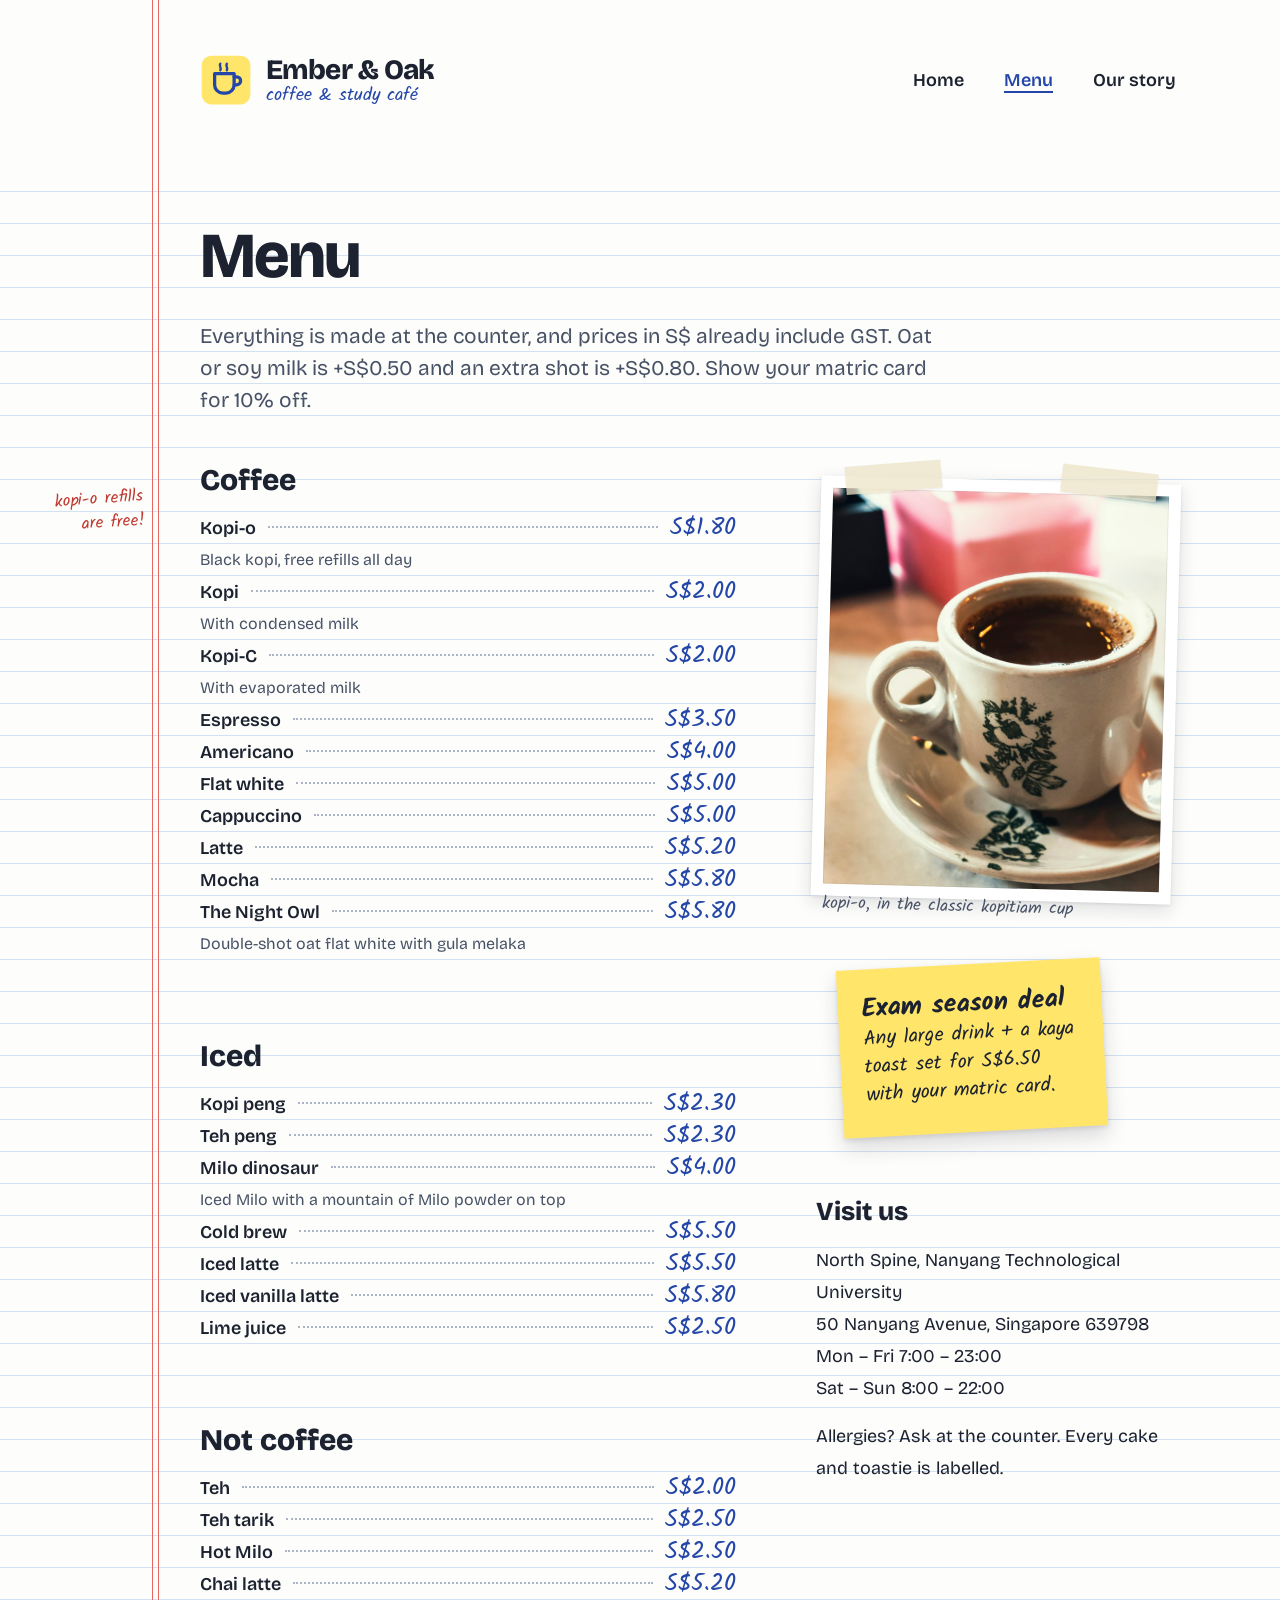
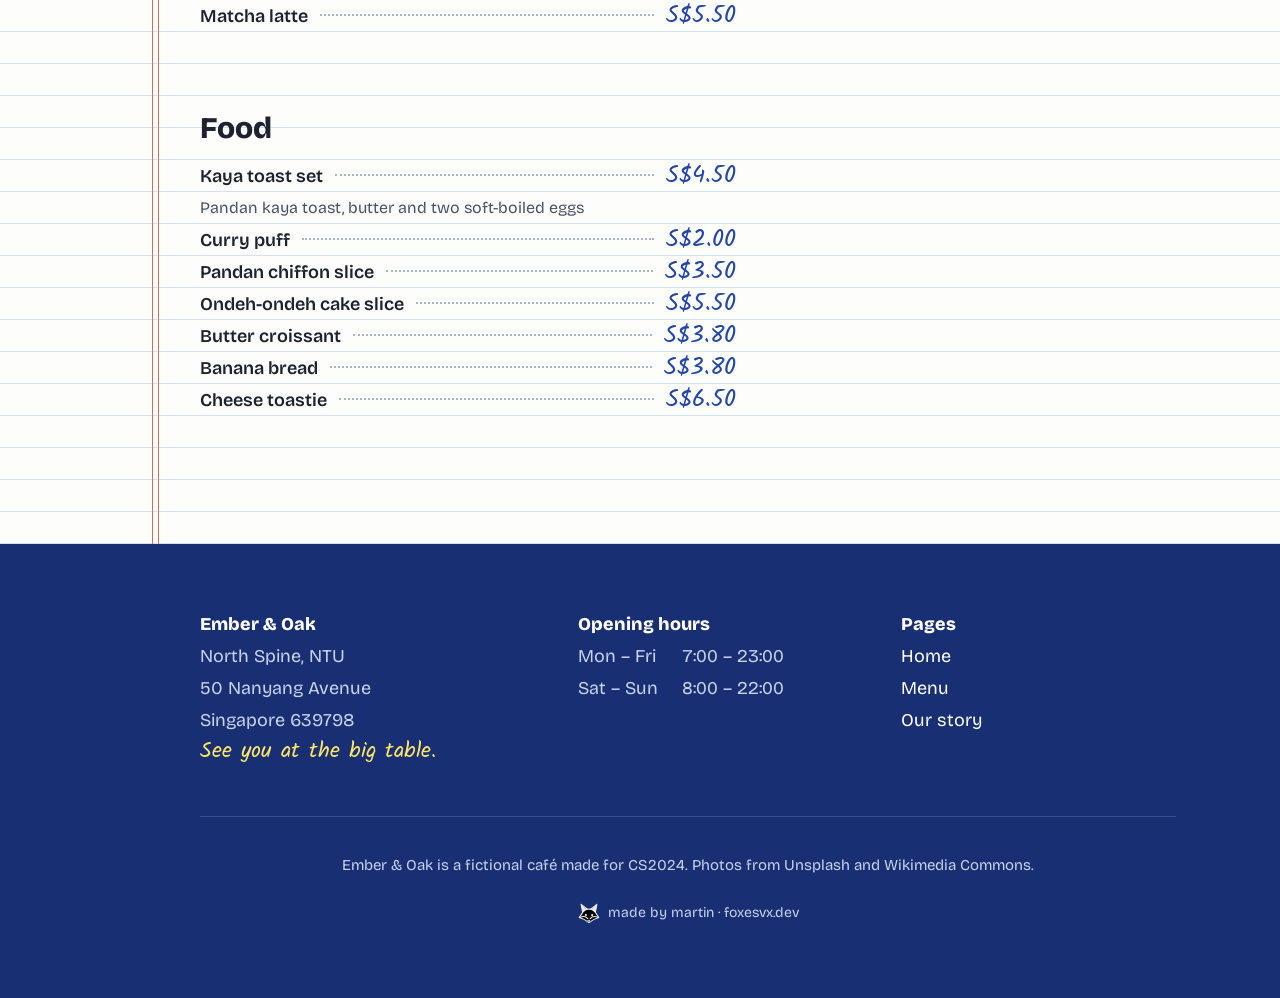
==== commit cc140961: "footer" ====
--- a/menu.html
+++ b/menu.html
@@ -142,7 +142,7 @@
         </ul>
       </div>
       <p class="footer-small">Ember &amp; Oak is a fictional café made for CS2024. Photos from Unsplash and Wikimedia Commons.</p>
-      <p class="copyright">&copy; 2026 <a class="pen-link" href="https://foxesvx.dev">@foxesvx</a>. All rights reserved.</p>
+      <p class="site-foot"><a href="https://foxesvx.dev"><img src="images/fox-head.svg" alt="" width="22" height="21"> made by martin · foxesvx.dev</a></p>
     </div>
   </footer>
 
--- a/css/style.css
+++ b/css/style.css
@@ -541,6 +541,17 @@
 .story-hero img { object-position: center 35%; }
 .taped .credit { font-family: var(--font-print); font-size: 13px; }
 
-.copyright { grid-column: 1 / -1; margin-top: -32px; font-size: 15px; }
 .site-footer .pen-link { background-image: linear-gradient(#fff, #fff); }
-.footer-small, .copyright { text-align: center; }
+.footer-small { text-align: center; }
+
+/* back to the main site */
+.site-foot { grid-column: 1 / -1; margin-top: -32px; text-align: center; }
+.site-footer .site-foot a {
+  display: inline-flex; align-items: center; gap: 8px;
+  color: #c9d3f0; font-size: 14px; text-decoration: none;
+  padding: 0 10px; border-radius: 999px;
+  transition: color 150ms ease-out, background-color 150ms ease-out;
+}
+.site-footer .site-foot a:hover { color: #fff; background: rgba(255, 255, 255, 0.08); }
+.site-footer .site-foot a:active { transform: scale(0.96); }
+.site-foot img { filter: invert(1); } /* black-ink icon disappears on the navy footer */
